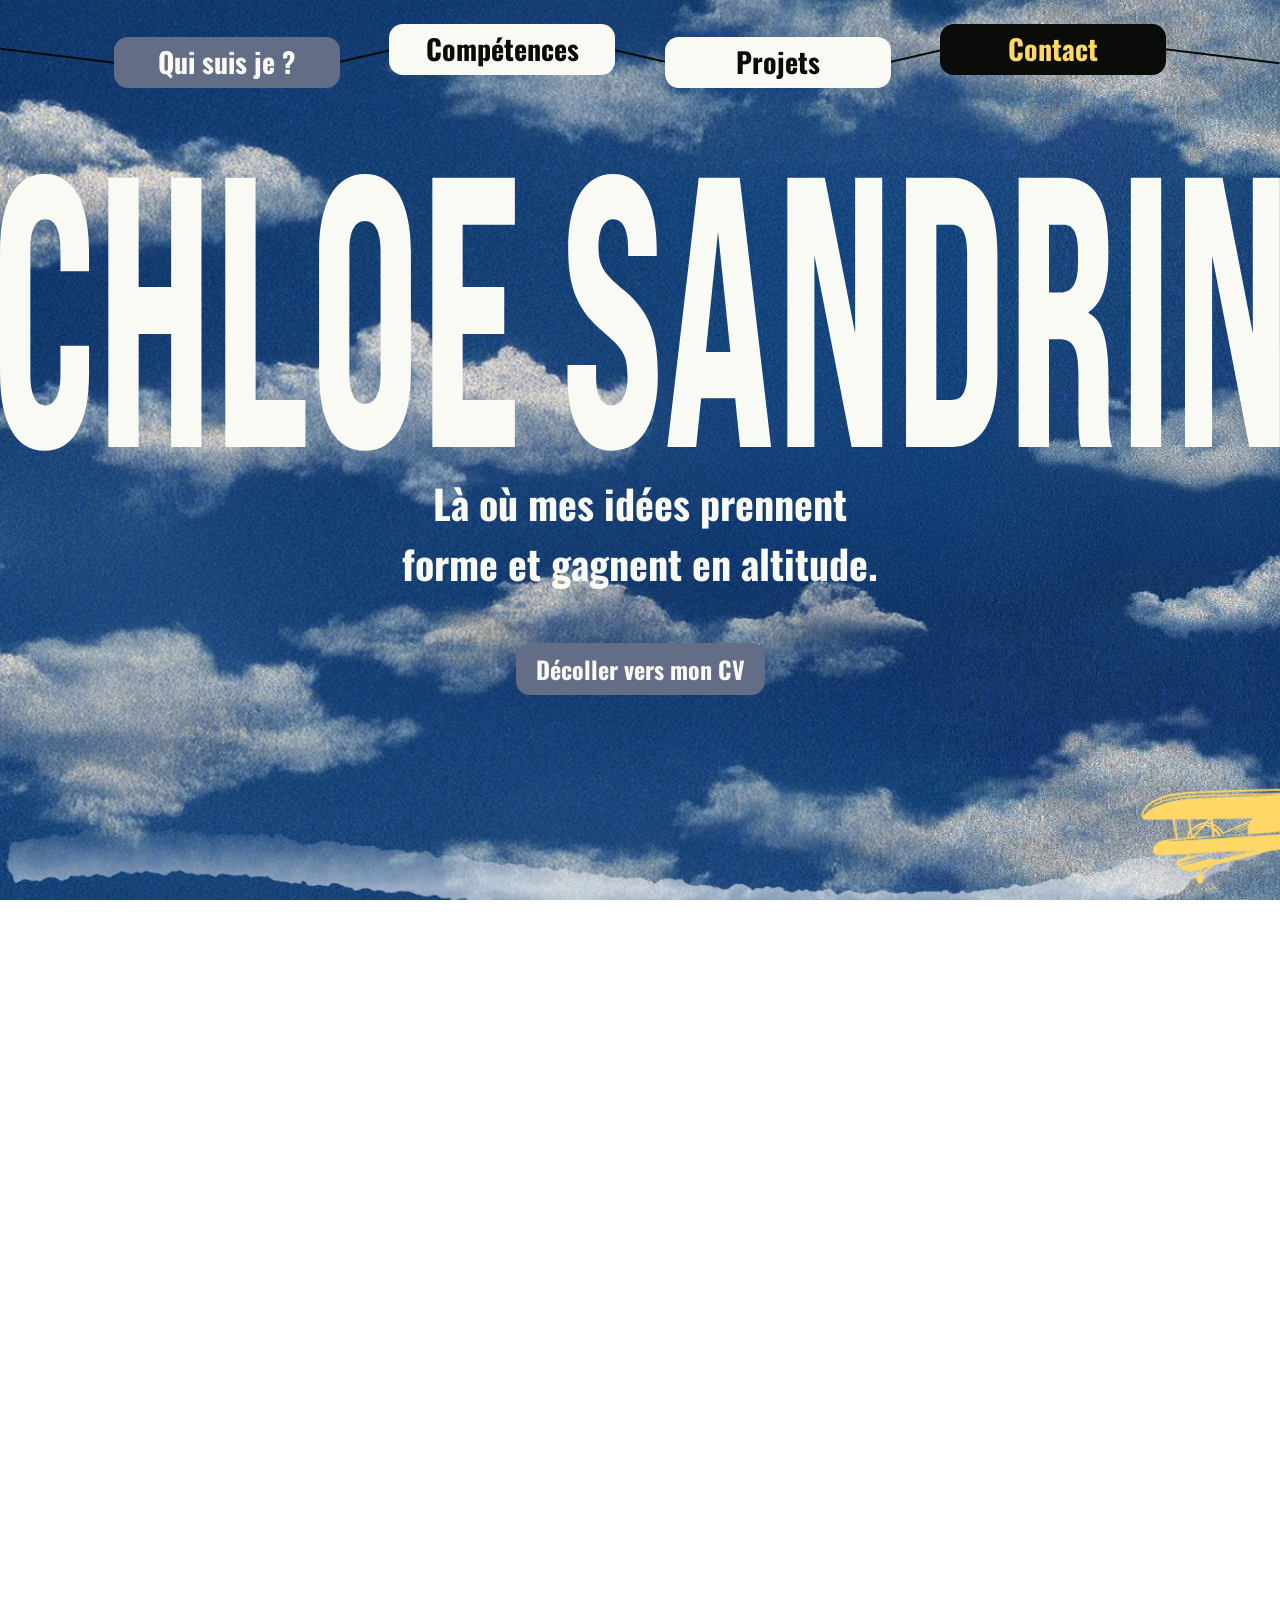
==== index.html @ acc253bd "Amélioration police page de board" ====
<!DOCTYPE html>
<html lang="fr">

<head>
  <meta charset="UTF-8" />
  <meta name="viewport" content="width=device-width, initial-scale=1.0">
  <title>Porfolio Chloé Sandrin</title>
  <link rel="stylesheet" href="style.css" />
  <link rel="icon" type="image/png" href="/iconOpengraph/favicon-96x96.png" sizes="96x96" />
  <link rel="icon" type="image/svg+xml" href="/iconOpengraph/favicon.svg" />
  <link rel="shortcut icon" href="/iconOpengraph/favicon.ico" />
  <link rel="apple-touch-icon" sizes="180x180" href="/iconOpengraph/apple-touch-icon.png" />
  <link rel="manifest" href="/iconOpengraph/site.webmanifest" />
  <!-- Facebook Meta Tags -->
  <meta property="og:url" content="https://chloesandrin.fr/">
  <meta property="og:type" content="website">
  <meta property="og:title" content="Porfolio Chloé Sandrin">
  <meta property="og:description" content="">
  <meta property="og:image" content="iconOpengraph/OpenGraph.png">

  <!-- Twitter Meta Tags -->
  <meta name="twitter:card" content="summary_large_image">
  <meta property="twitter:domain" content="chloesandrin.fr">
  <meta property="twitter:url" content="https://chloesandrin.fr/">
  <meta name="twitter:title" content="Porfolio Chloé Sandrin">
  <meta name="twitter:description" content="">
  <meta name="twitter:image" content="iconOpengraph/OpenGraph.png">

</head>

<body>
  <header>
    <nav id="navDesktop">
      <ul>
        <div aria-hidden="true" class="NavbarFil" id="NavbarFil1"></div>
        <li class="fontFontNav shift">
          <a href="#P1">Qui suis je ?</a>
        </li>
        <div aria-hidden="true" class="NavbarFil" id="NavbarFil2"></div>
        <li class="fontFontNav">
          <a href="#P2">Compétences</a>
        </li>
        <div aria-hidden="true" class="NavbarFil" id="NavbarFil3"></div>
        <li class="fontFontNav shift">
          <a href="#P3">Projets</a>
        </li>
        <div aria-hidden="true" class="NavbarFil" id="NavbarFil4"></div>
        <li class="fontFontNav" id="contact">
          <a href="#P4">Contact</a>
        </li>
        <div aria-hidden="true" class="NavbarFil" id="NavbarFil5"></div>
      </ul>
    </nav>
  </header>
  <div class="bg-fixed"></div> 
  <main>
    <section class="hero" id="hero">
      <!-- mon nom -->
      <h1 class="titre">
        <img class="desktop" src="assets/images/mon nom.svg" alt="Chloé Sandrin">
        <img class="mobile"  src="assets/images/monNomMobile.png" alt="Chloé Sandrin">
      </h1>
      <p class="fontGrandTexte">Là où mes idées prennent forme et gagnent en altitude.</p>
      <a href="assets/cv-chloe-sandrin.pdf" download class="fontBouton">Décoller vers mon CV</a>
      <div class="avion-container">
        <img class="avion mobile" src="assets/images/AvionMobile.png" alt="Petit avion jaune mobile">
        <img class="avion desktop" src="assets/images/AvionDroite.png" alt="Petit avion jaune desktop" id="P1">
      </div>
    </section>
    <section id="aPropos">
      <p class="bgJaune" id="ProposBloc1">Depuis toujours, la créativité fait partie de mon quotidien. Des premiers
        bricolages aux maquettes et interfaces d’aujourd’hui, j’ai toujours aimé donner des formes à mes idées.</p>
      <p class="bgBleu" id="ProposBloc2">Curieuse de nature, je me suis d’abord tournée vers un parcours scientifique
        avec une spécialité informatique, où j’ai découvert la logique, la technique et la conception.</p>
      <img src="assets/images/Profil.png" alt="Chloé Sandrin">
      <p class="bgJaune" id="ProposBloc3">Aujourd’hui en deuxième année à MyDigitalSchool, j’explore le web et le design
        à travers des projets mêlant créativité et réflexion. Les expériences professionnelles et associatives que j’ai
        vécues m’ont permis de développer le travail d’équipe, l’adaptabilité et le sens du contact.</p>
      <p class="fontGrandTexte">Créer, apprendre et expérimenter restent au cœur de mon parcours.</p>
    </section>
    <div class="avion-container">
      <img class="avion mobile miroir" src="assets/images/AvionMobile.png" alt="Petit avion jaune mobile">
      <img class="avion desktop miroir" src="assets/images/AvionDroite.png" alt="Petit avion jaune desktop" id="P2">
    </div>
    <section id="competence">
      <div id="tableaugauche">
        <ul>
          <li id="illustrator"><img src="assets/images/Logo Illustrator.png" alt="Logo illustrator"></li>
          <li id="figma"><img src="assets/images/Logo Figma.png" alt="Logo Figma"></li>
          <li id="photoshop"><img src="assets/images/Adobe_Photoshop_CC_icon.svg 3.png" alt="Logo photoshop"></li>
          <li id="vscode"><img src="assets/images/Logo Vscode.png" alt="Logo vscode"></li>
          <li id="indesign"><img src="assets/images/Logo Indesign.png" alt="Logo indesign"></li>
        </ul>
      </div>

      <div id="tableauboard" class="tableauboardFond1">
        <p class="fontTableauBordTitre">Tableau de bord des outils</p>
        <h3 class="fontTableauBordBouton">Selectionnez un logiciel</h3>
      </div>
      <div id="illustratorTableau" class="tableauboardFond fontTableauBordTexte">
        <div>
          <p>• Création de logos</p>
          <p>• Déclinaisons et variations (couleurs, formats)</p>
          <p>• Construction vectorielle précise</p>
          <p>• Adaptation des visuels pour différents supports</p>
          <p>• Respect de la cohérence graphique et de l’identité visuelle</p>
        </div>
        <img src="assets/images/Pal/LogoPalRose.svg" alt="Logo Pal">
      </div>
      <div id="figmaTableau" class="tableauboardFond fontTableauBordTexte">
        <div id="pMaquette">
          <p>• Création de maquettes UI/UX (web & mobile)</p>
          <p>• Structuration des interfaces</p>
          <p>• Conception de composants et variants</p>
          <p>• Prototypage interactif et parcours utilisateurs</p>
        </div>
        <div id="imgMaquette">
          <img src="assets/images/Maquette/Maquette 1.png" alt="Maquette JoyJam">
          <img src="assets/images/Maquette/Maquette 2.png" alt="Maquette Catfee's">
        </div>
      </div>
      <div id="photoshopTableau" class="tableauboardFond fontTableauBordTexte">
        <div>
          <p>• Création et retouche d’images</p>
          <p>• Optimisation des visuels pour le web et le print</p>
          <p>• Photomontage et détourage précis</p>
          <p>• Ajustements colorimétriques et luminosité</p>
        </div>
        <img src="assets/images/Maquette/Chloé-Sandrin-Affiche-WWF 1.png" alt="Affiche WWF campagne fictive">
      </div>
      <div id="vscodeTableau" class="tableauboardFond fontTableauBordTexte">
        <p>Intégration & Front-end : réalisation d’interfaces web responsives en HTML, CSS et SCSS, avec l’ajout
          d’interactions simples en JavaScript pour enrichir l’expérience utilisateur.</p>
        <div id="devLogo">
          <img src="assets/images/Logiciels  Code/HTML5_logo_and_wordmark.svg 1.png" alt="Logo HTML" id="html">
          <img src="assets/images/Logiciels  Code/CSS3_logo_and_wordmark.svg 1.png" alt="Logo CSS" id="css">
          <img src="assets/images/Logiciels  Code/JavaScript-Logo 1.png" alt=" Logo JavaScript" id="js">
          <img src="assets/images/Logiciels  Code/Sass_Logo_Color.svg 1.png" alt="Logo Sass" id="sass">
        </div>
      </div>
      <div id="indesignTableau" class="tableauboardFond fontTableauBordTexte">
        <div>
          <p>• Respect de la hiérarchie visuelle et de la cohérence graphique</p>
          <p>• Préparation des fichiers pour l’impression</p>
          <p>• Gestion des styles</p>
          <p>• Conception de supports éditoriaux</p>
          <p>• Création de mises en page print et digitales</p>
        </div>
        <img src="assets/images/Maquette/FICHE PRODUIT - SOFIA_01 1.png"
          alt="Fiche Produit d'un vêtement faite sur Indesign">
      </div>

      </div>
      <div id="tableaudroit">
        <p class="bg-bleu">Maquettage :<br>Donner forme aux idées à travers des interfaces claires et fonctionnelles.
        </p>
        <p class="bg-yellow">Création de logo :<br>Concevoir des identités visuelles fortes et mémorables.</p>
        <p class="bg-bleu">Développement web :<br>Transformer des maquettes en expériences web concrètes.</p>
        <p class="bg-yellow">Montage vidéo :<br>Raconter une histoire à travers le rythme et l’image.</p>
      </div>
    </section>
    <div class="avion-container marginTop">
        <img class="avion mobile" src="assets/images/AvionMobile.png" alt="Petit avion jaune mobile">
        <img class="avion desktop" src="assets/images/AvionDroite.png" alt="Petit avion jaune desktop" id="P3">
      </div>

    <section id="sectionProjet">
      
      <a href="catfees.html"><img src="assets/images/Projet/Tf Catfeez.png" alt="Tf Catfeez" class="projet-img"
          data-hover="assets/images/Projet/To Catfeez.png"></a>
      <a href="hyperplanning.html"><img src="assets/images/Projet/Tf Hyperplanning.png" alt="Tf HyperPlanning" class="projet-img"
          data-hover="assets/images/Projet/To Hyperplanning.png"></a>
      <a href="easyjet.html"><img src="assets/images/Projet/Tf EasyJet.png" alt="Tf EasyJet" class="projet-img"
          data-hover="assets/images/Projet/To EasyJet.png"></a>
      <a href="palProjet.html"><img src="assets/images/Projet/Tf Pal.png" alt="Tf Pal" class="projet-img"
          data-hover="assets/images/Projet/To Pal.png"></a>
    </section>
    <div class="avion-container">
        <img class="avion mobile miroir" src="assets/images/AvionMobile.png" alt="Petit avion jaune mobile">
        <img class="avion desktop miroir" src="assets/images/AvionDroite.png" alt="Petit avion jaune desktop" id="P4">
      </div>
    <section id="formContact">
      <div id="linkedin">
        <img src="assets/images/Linkedin Logo.png" alt="Linkedin Logo">
        <a class="fontBouton">WWW.LINKEDIN.COM/IN/CHLOE-SANDRIN</a>
      </div>
      <div id="form">
        <h2 class="bgJaune">Me contacter</h2>
        <form action="https://formspree.io/f/mgonjbjn" method="POST" id="formFormulaire">
          <div>
            <div class="Divlabel">
              <label for="nom" class="fontFormulaireLabel bgBleu">Nom<span>*</span></label>
              <input type="text" id="nom" name="name" placeholder="Ex : Pedro" required>
            </div>
            <div class="Divlabel">
              <label for="mail" class="fontFormulaireLabel bgBleu">Mail<span>*</span></label>
              <input type="mail" id="mail" name="email" placeholder="Ex : pedro.pascal@exemple.com" required>
            </div>
          </div>
          <div class="Divlabel">
            <label for="message" class="fontFormulaireLabel bgBleu">Message</label>
            <textarea name="message" id="message" name="message" placeholder="Entrez votre message ici..."></textarea>
          </div>
      </div>
      <input type="text" name="website" style="display: none;" tabindex="-1" autocomplete="off">
      <button type="submit" class="bgJaune" id="buttonEnvoyer">Envoyer</button>
      </form>
      </div>
    </section>
    <div class="avion-container">
        <img class="avion mobile" src="assets/images/AvionMobile.png" alt="Petit avion jaune mobile">
        <img class="avion desktop" src="assets/images/AvionDroite.png" alt="Petit avion jaune desktop">
      </div>
  </main>
  <footer>
    <div id="ContactFooter">
      <img id="avionFooter" src="assets/images/AvionFooter.png" alt="">
      <a href="https://www.linkedin.com/in/chloe-sandrin/"><img id="linkLogo" src="assets/images/Linkedin Logo.png"
          alt="Linkedin Logo"></a>
    </div>
    <div id="navFooter">
      <h2>Navigation</h2>
      <ul>
        <li><a href="#P1">A Propos</a></li>
        <li><a href="#P2">Compétences</a></li>
        <li><a href="#P3">Projets</a></li>
        <li><a href="#P4">Contact</a></li>
      </ul>
    </div>
    <div>
      <div id="listeProjet">
        <h2>Projets en altitude</h2>
        <ul>
          <li><a href="catfees.html">Site - Catfee's</a></li>
          <li><a href="hyperplanning.html">Site - HyperPlanning</a></li>
          <li><a href="easyjet.html">Site - EasyJet</a></li>
          <li><a href="palProjet.html">Logo - Pal</a></li>
        </ul>
      </div>
      <div id="cv">
        <a href="assets/cv-chloe-sandrin.pdf" download class="bgBleu">Télécharger CV</a>
      </div>
    </div>
  </footer>
  <script src="https://www.google.com/recaptcha/api.js?render=6Lej8ZQsAAAAABdASrS1k_hthXu2NV2UIi3KGZPx"></script>
  <script src="script.js"></script>
</body>

</html>
---- style.css ----
@charset "UTF-8";
@font-face {
  font-family: "Oswald";
  src: url(../assets/fonts/Oswald/Oswald-Bold.woff2) format("woff2");
  font-weight: 700;
  font-display: swap;
}
@font-face {
  font-family: "Oswald";
  src: url(../assets/fonts/Oswald/Oswald-SemiBold.woff2) format("woff2");
  font-weight: 600;
  font-display: swap;
}
@font-face {
  font-family: "Oswald";
  src: url(../assets/fonts/Oswald/Oswald-Medium.woff2) format("woff2");
  font-weight: 500;
  font-display: swap;
}
@font-face {
  font-family: "Oswald";
  src: url(../assets/fonts/Oswald/Oswald-Regular.woff2) format("woff2");
  font-weight: 400;
  font-display: swap;
}
@font-face {
  font-family: "Oswald";
  src: url(../assets/fonts/Oswald/Oswald-Light.woff2) format("woff2");
  font-weight: 300;
  font-display: swap;
}
@font-face {
  font-family: "Oswald";
  src: url(../assets/fonts/Oswald/Oswald-ExtraLight.woff2) format("woff2");
  font-weight: 200;
  font-display: swap;
}
@font-face {
  font-family: "Poppins";
  src: url(../assets/fonts/Poppins/Poppins-Bold.woff2) format("woff2");
  font-weight: 700;
  font-display: swap;
}
@font-face {
  font-family: "Poppins";
  src: url(../assets/fonts/Poppins/Poppins-Regular.woff2) format("woff2");
  font-weight: 400;
  font-display: swap;
}
@font-face {
  font-family: "Poppins";
  src: url(../assets/fonts/Poppins/Poppins-Light.woff2) format("woff2");
  font-weight: 300;
  font-display: swap;
}
@font-face {
  font-family: "Bebas Neue";
  src: url(../assets/fonts/BebaNeue/BebasNeue-Regular.woff2) format("woff2");
  font-weight: 400;
  font-display: swap;
}
li {
  list-style: none;
}

h1 {
  width: 100vw;
  margin-top: 150px;
  display: flex;
  justify-content: center;
  align-items: center; /* centre verticalement si besoin */
  flex-direction: column; /* important pour mobile */
}

.desktop {
  display: block;
  max-width: 1400px;
  width: 100%;
  height: auto;
}

.mobile {
  display: none;
}

.hero p {
  width: 40%;
  margin: 0 auto;
  color: #FAFAF5;
  margin-top: 10px;
  text-align: center;
}
.hero a {
  padding: 8px 20px;
  text-align: center;
  background-color: #636D86;
  color: #FAFAF5;
  border-radius: 14px;
  margin: 50px auto 0;
}
.hero .fontBouton:hover {
  color: #636D86;
  background-color: #FAFAF5;
}

@media (max-width: 480px) {
  img.desktop {
    display: none !important;
  }
  img.mobile {
    display: block !important;
    width: 90vw; /* prend presque toute la largeur du téléphone */
    max-width: none !important; /* supprime toute limite héritée */
    height: auto;
    margin: -70px auto 0; /* centre horizontalement */
  }
  .hero p {
    width: 80%;
  }
}
html, body {
  width: 100%;
  max-width: 100%;
  height: 100%;
  margin: 0;
  padding: 0;
  overflow-x: hidden;
}

body {
  font-family: "Poppins";
  font-weight: 400; /* ou ton $Regular */
  font-size: 18px;
  color: #000; /* ou ton $black-color */
  background-image: url("assets/images/Fond nuage 1.png");
  background-size: cover;
  background-position: center;
  background-repeat: no-repeat;
  background-attachment: fixed; /* fond fixe desktop */
  margin: 0;
  padding: 0;
  font-family: "Poppins";
  font-weight: 400;
  font-size: 18px;
  color: #090C08;
  overflow-x: hidden;
}

.bg-fixed {
  display: none;
}

.fontTexte {
  font-family: "Poppins";
  font-weight: 400;
  font-size: 18px;
}

.fontProjet {
  font-family: "Oswald";
  font-weight: 200;
  font-size: 70px;
}

.fontTableauBordBouton {
  font-family: "Oswald";
  font-weight: 300;
  font-size: 36px;
}

.fontProjetTexte {
  font-family: "Oswald";
  font-weight: 400;
  font-size: 36px;
}

.fontProjetAnnexe {
  font-family: "Oswald";
  font-weight: 500;
  font-size: 32px;
}

.fontTableauBordTitre {
  font-family: "Oswald";
  font-weight: 600;
  font-size: 64px;
  color: #636D86;
}

.fontGrandTexte {
  font-family: "Oswald";
  font-weight: 700;
  font-size: 40px;
}

.fontFontNav {
  font-family: "Oswald";
  font-weight: 700;
  font-size: 28px;
}

.fontBouton, button {
  font-family: "Oswald";
  font-weight: 700;
  font-size: 24px;
}

.fonth2, h2 {
  font-family: "Oswald";
  font-weight: 700;
  font-size: 36px;
}

.fontTableauBordTexte {
  font-family: "Poppins";
  font-weight: 300;
  font-size: 28px;
  line-height: 1;
}

.fontProjetLabel {
  font-family: "Poppins";
  font-weight: 400;
  font-size: 20px;
}

.fontFooterLien {
  font-family: "Poppins";
  font-weight: 400;
  font-size: 20px;
  text-decoration: underline;
}

.fontFormulaireLabel {
  font-family: "Poppins";
  font-weight: 700;
  font-size: 16px;
}

a {
  text-decoration: none;
  color: #090C08;
  display: block;
  width: fit-content;
}

.bgJaune {
  background-color: #FED766;
}

.bgBleu {
  background-color: #636D86;
  color: #FAFAF5;
}

.avion.desktop {
  display: block; /* visible sur desktop */
  margin: 0; /* ajuste si besoin */
  width: auto; /* taille réelle */
}

.avion.mobile {
  display: none; /* cachée sur desktop */
}

.avion {
  margin: 0 0 0 -20px;
  padding: 70px 80px 70px 0;
}

.miroir {
  transform: scaleX(-1);
  padding: 70px 80px 70px 0;
}

/* Mobile : certains navigateurs iOS ne supportent pas fixed */
@media (max-width: 768px) {
  body {
    background-attachment: scroll; /* fond scrollable */
    height: auto;
    background: none; /* supprime le background body */
    font-size: 14px;
  }
  .bg-fixed {
    display: block;
    position: fixed;
    top: 0;
    left: 0;
    width: 100vw;
    height: 100vh;
    background-image: url("assets/images/Fond nuage 1.png");
    background-size: cover;
    background-position: center;
    z-index: -1; /* derrière tout le contenu */
  }
  .avion {
    margin: 0 -350px; /* supprime le décalage gauche */
    padding: 20px 0 20px 0; /* réduit le padding pour mobile */
    width: auto;
  }
  .avion.desktop {
    display: none !important; /* on cache l'image desktop */
  }
  .avion.mobile {
    display: block !important; /* on affiche l'image mobile */
    margin: 20px 0 0 0; /* ajuste la position si besoin */
    width: 70%; /* taille que tu as définie pour mobile */
  }
  .miroir {
    width: 70%; /* taille que tu veux */ /* pousse l’image vers la droite */
    display: block; /* taille que tu veux */
    margin-left: auto !important; /* pousse l’image vers la droite */
    padding-right: 0;
  }
}
header {
  padding-top: 24px;
}
header nav {
  z-index: 4;
  position: fixed;
  width: 100vw;
  height: 64px;
}
header ul {
  list-style: none;
  display: flex;
  justify-content: space-around;
  padding: 0;
  height: 100%;
  margin: 0 auto;
}
header li a {
  width: 226px;
  padding: 4px 0 6px 0;
  text-align: center;
  background-color: #FAFAF5;
  border-radius: 14px;
  height: fit-content;
}
header li a:hover, header li a.active {
  background-color: #636D86;
  color: #FAFAF5;
}
header #contact a {
  width: 226px;
  padding: 4px 0 6px 0;
  text-align: center;
  background-color: #090C08;
  border-radius: 14px;
  color: #FED766;
}
header #contact a:hover, header #contact a.active {
  background-color: #FED766;
  color: #090C08;
}
header .shift {
  align-self: flex-end;
}
header .NavbarFil {
  height: 2px;
  width: 100px;
  background-color: #090C08;
  align-self: center;
  z-index: -1;
}
header .NavbarFil:not(#NavbarFil1, #NavbarFil5) {
  margin: 0 -5px;
}
header #NavbarFil1 {
  width: 200px;
  transform: rotate(7deg);
  margin-right: -5px;
}
header #NavbarFil2,
header #NavbarFil4 {
  transform: rotate(-13deg);
}
header #NavbarFil3 {
  transform: rotate(13deg);
}
header #NavbarFil5 {
  width: 200px;
  transform: rotate(7deg);
  margin-left: -5px;
}

@media (max-width: 480px) {
  #navDesktop {
    display: none;
  }
}
#aPropos {
  width: 1100px;
  display: grid;
  grid-template-columns: 550px 550px;
  grid-template-rows: 180px 180px 160px 180px;
  margin: 0 auto 0;
}
#aPropos #ProposBloc1 {
  width: 500px;
  padding: 20px;
  grid-column: 1;
  grid-row: 1;
  transform: rotate(-5.41deg);
  margin-left: 250px;
}
#aPropos #ProposBloc2 {
  width: 500px;
  height: 110px;
  padding: 20px;
  grid-column: 1;
  grid-row: 2;
  transform: rotate(9.21deg);
  position: relative;
  z-index: 1;
  margin: -10px auto;
}
#aPropos #ProposBloc3 {
  width: 100%;
  height: 75px;
  padding: 20px;
  grid-column: 1/span 2;
  grid-row: 3;
  transform: rotate(-5.41deg);
  position: relative;
  z-index: 2;
  margin-top: -55px;
}
#aPropos img {
  grid-column: 2;
  grid-row: 1/span 2;
  position: relative;
  z-index: 1;
  margin-top: -20px;
  margin-left: 60px;
  width: 80%;
}
#aPropos .fontGrandTexte {
  grid-column: 1/span 2;
  grid-row: 4;
  margin: 0 -20px 0 -20px;
  color: #FAFAF5;
}

@media (max-width: 768px) {
  #aPropos {
    width: 100vw;
    margin: 0;
    padding: 0;
    grid-template-columns: 100vw;
    grid-template-rows: auto auto auto auto auto;
    justify-items: center;
  }
  #aPropos #ProposBloc1 {
    grid-column: 1;
    grid-row: 1;
    transform: rotate(-5.41deg);
    margin: 0;
    width: 80vw;
    height: auto;
  }
  #aPropos #ProposBloc2 {
    grid-column: 1;
    grid-row: 3;
    transform: rotate(9.21deg);
    position: relative;
    z-index: 1;
    margin: -35px 0 0 0;
    width: 80vw;
    height: auto;
  }
  #aPropos #ProposBloc3 {
    grid-column: 1;
    grid-row: 4;
    transform: rotate(-5.41deg);
    position: relative;
    z-index: 2;
    margin: 0;
    width: 80vw;
    height: auto;
  }
  #aPropos img {
    grid-column: 1;
    grid-row: 2;
    position: relative;
    z-index: 0;
    margin: -70px 0 0 45px;
  }
  #aPropos .fontGrandTexte {
    grid-column: 1;
    grid-row: 5;
    margin: 50px 25px 0 25px;
    color: #FAFAF5;
    font-size: 20px;
    text-align: center;
  }
}
.tableauboardFond {
  display: none;
}

#tableauboard {
  display: block;
}

#competence {
  display: grid;
  grid-template-columns: 1fr 1fr;
  grid-template-rows: 150px 510px;
}

.tableauboardFond {
  grid-column: 1;
  grid-row: 2;
  margin-left: 70px;
  background-image: url(../assets/images/Tableau\ de\ bord.png);
  background-repeat: no-repeat;
  width: 800px;
  height: 900px;
  display: flex;
}

#illustratorTableau {
  margin-left: 70px;
  font-size: 18px;
}
#illustratorTableau p {
  margin: 52px 0;
}
#illustratorTableau img {
  width: 15%;
  margin-bottom: 400px;
  margin-right: 80px;
  rotate: 10deg;
}
#illustratorTableau div {
  width: 70%;
  margin: 70px 0 0 50px;
}

#figmaTableau {
  margin-left: 70px;
  font-size: 18px;
}
#figmaTableau p {
  margin: 62px 0;
}
#figmaTableau #pMaquette {
  width: 145%;
  margin: 50px 0 0 50px;
}
#figmaTableau #imgMaquette {
  padding-top: 180px;
  padding-left: 40px;
  width: 100%;
  rotate: -10deg;
}

#photoshopTableau {
  margin-left: 70px;
  font-size: 18px;
}
#photoshopTableau p {
  margin: 59px 0;
}
#photoshopTableau img {
  width: 27%;
  height: 15%;
  padding-top: 250px;
  padding-right: 100px;
  rotate: -10deg;
}
#photoshopTableau div {
  width: 60%;
  margin: 50px 0 0 50px;
}

#vscodeTableau {
  margin-left: 70px;
  display: flex;
  flex-direction: column;
  align-items: center;
  font-size: 18px;
}
#vscodeTableau p {
  width: 90%;
  margin-top: 100px;
  line-height: 1.5;
}

#indesignTableau {
  margin-left: 70px;
  font-size: 18px;
}
#indesignTableau p {
  margin: 45px 0;
}
#indesignTableau img {
  width: 25%;
  height: 35%;
  margin-bottom: 100px;
  margin-top: 150px;
  rotate: -10deg;
}
#indesignTableau div {
  width: 60%;
  margin: 50px 0 0 50px;
}

.tableauboardFond1 {
  grid-column: 1;
  grid-row: 2;
  margin-left: 70px;
  background-image: url(../assets/images/Tableau\ de\ bord.png);
  background-repeat: no-repeat;
  width: 800px;
  height: 600px;
}

#tableauboard p {
  text-align: center;
  padding-top: 100px;
}
#tableauboard h3 {
  background-repeat: no-repeat;
  background-position-x: 220px;
  background-position-y: 50px;
  text-align: center;
  padding-top: 50px;
}

#tableaugauche {
  width: 800px;
  grid-column: 1;
  grid-row: 1;
  margin-left: 70px;
}
#tableaugauche ul {
  display: flex;
  flex-direction: row;
  justify-content: center;
  margin-bottom: -100px;
}
#tableaugauche ul img {
  width: 80%;
}

#photoshop,
#indesign {
  margin-left: -65px;
}

#vscode,
#figma {
  margin-left: -65px;
  margin-top: 50px;
  z-index: 1;
}

#tableaudroit {
  grid-column: 2;
  grid-row: 2;
  margin-left: 70px;
  display: flex;
  flex-direction: column;
  align-items: center;
  justify-content: center;
  border-left: 1px solid #FAFAF5;
  border-right: 1px solid #FAFAF5;
  height: 400px;
  width: 480px;
}
#tableaudroit p {
  padding: 20px 40px;
  margin-bottom: -10px;
  width: 450px;
}
#tableaudroit .bg-bleu {
  position: relative;
  background-color: #636D86;
  color: #FAFAF5;
  transform: rotate(-5.26deg);
  z-index: 2;
}
#tableaudroit .bg-yellow {
  background-color: #FED766;
  transform: rotate(0.34deg);
}

#tableaugauche li {
  cursor: pointer;
}

#tableaugauche li img {
  transition: transform 0.3s ease;
}

#tableaugauche li:hover img {
  transform: scale(1.2);
}

#tableaugauche li {
  position: relative;
  cursor: pointer;
}

#tableaugauche li:hover {
  z-index: 10;
}

@media (max-width: 768px) {
  #competence {
    display: flex;
    flex-direction: column;
  }
  .tableauboardFond {
    margin: 0;
    background-image: url(../assets/images/TableaudeBordMobile.png);
    background-repeat: no-repeat;
    background-size: 100% auto;
    background-position: top center;
    width: 100%;
    font-size: 16px;
  }
  .tableauboardFond1 {
    margin: 0 0 180px 0;
    background-image: url(../assets/images/TableaudeBordMobile.png);
    background-repeat: no-repeat;
    background-size: 100% 80%;
    background-position: top center;
    width: 100%;
    padding: 0 0 100px 0;
  }
  .tableauboardFond1 p {
    font-size: 40px;
    margin: 50px 0 0 0;
    text-align: center;
    padding: 0 20px;
  }
  #tableauboard h3 {
    font-size: 23px;
    background-image: none;
  }
  #tableaugauche {
    width: 100%;
    margin: 0;
    margin-bottom: -60px;
  }
  #tableaugauche ul {
    display: flex;
    flex-direction: row;
    justify-content: center;
    margin-bottom: 0;
    padding: 0;
    margin-top: -25px;
  }
  #tableaugauche ul li {
    display: flex;
    justify-content: center;
    align-items: center;
  }
  #tableaugauche ul li img {
    width: 70%;
  }
  #illustratorTableau {
    margin: 0;
    flex-direction: column;
    background-size: 100% 65%;
  }
  #illustratorTableau img {
    width: 35%;
    margin: 10px auto 0;
  }
  #illustratorTableau div {
    width: 70%;
    margin: 100px 0 0 50px;
  }
  #figmaTableau {
    margin: 0;
    flex-direction: column;
    background-size: 100% 65%;
  }
  #figmaTableau #pMaquette {
    width: 80%;
    margin: 100px 0 0 50px;
  }
  #figmaTableau #imgMaquette {
    padding: 0;
    width: 100%;
    display: flex;
    flex-direction: row;
    justify-content: center;
    align-items: center;
  }
  #photoshopTableau {
    margin: 0;
    flex-direction: column;
    background-size: 100% 65%;
  }
  #photoshopTableau img {
    width: 80%;
    height: auto;
    margin: 25px auto;
  }
  #photoshopTableau div {
    width: 80%;
    margin: 100px 0 0 50px;
  }
  #vscodeTableau {
    margin: 0;
    background-size: 100% 65%;
  }
  #vscodeTableau p {
    width: 90%;
    margin-top: 100px;
    line-height: 1.5;
  }
  #vscodeTableau #devLogo {
    display: grid;
    grid-template-columns: 137px auto 137px;
    grid-template-rows: auto auto;
  }
  #vscodeTableau #devLogo #html {
    grid-column: 1;
    grid-row: 1;
  }
  #vscodeTableau #devLogo #css {
    grid-column: 2;
    grid-row: 1;
    margin: auto;
  }
  #vscodeTableau #devLogo #js {
    grid-column: 3;
    grid-row: 1;
    margin: auto;
  }
  #vscodeTableau #devLogo #sass {
    grid-column: 2;
    grid-row: 2;
    padding-top: 10px;
  }
  #indesignTableau {
    margin: 0;
    flex-direction: column;
    background-size: 100% 65%;
  }
  #indesignTableau img {
    width: 35%;
    height: auto;
    margin: 0 auto;
  }
  #indesignTableau div {
    width: 80%;
    margin: 100px 0 0 50px;
  }
  #tableaudroit {
    margin: -200px auto;
    height: 300px;
    width: 80%;
  }
  #tableaudroit p {
    padding: 20px 40px;
    margin-bottom: -10px;
    width: 80%;
  }
  #tableaudroit .bg-bleu {
    position: relative;
    background-color: #636D86;
    color: #FAFAF5;
    transform: rotate(-5.26deg);
    z-index: 2;
  }
  #tableaudroit .bg-yellow {
    background-color: #FED766;
    transform: rotate(0.34deg);
  }
  .marginTop {
    margin-top: 300px;
  }
}
#sectionProjet {
  margin-top: 50px;
}
#sectionProjet a {
  margin: auto;
}

.projet-img {
  width: 70%;
  /* largeur comme tu voulais */
  height: auto;
  display: block;
  margin: 50px auto;
  cursor: pointer;
}

@media (max-width: 768px) {
  .projet-img {
    width: 80%;
  }
}
.accueilMaquette .avion-container {
  margin-top: -20px;
}
.accueilMaquette h1 {
  font-family: "Oswald";
  src: url(../assets/fonts/Oswald/Oswald-SemiBold.woff2) format("woff2");
  font-weight: 800;
  color: #FED766;
  font-size: 128px;
  margin-top: -15px;
  margin-bottom: 1%;
}
.accueilMaquette img {
  margin: auto;
  display: block;
}
.accueilMaquette .buttons {
  display: flex;
  gap: 20%;
  justify-content: center;
  margin-top: 50px;
}
.accueilMaquette .btn {
  background: #636D86;
  font-family: "Oswald";
  color: #FAFAF5;
  src: url(../assets/fonts/Oswald/Oswald-SemiBold.woff2) format("woff2");
  font-weight: 500;
  font-size: 28px;
  padding: 20px 60px;
  border-radius: 15px;
  text-decoration: none;
}
.accueilMaquette .btn:hover {
  background-color: #FAFAF5;
  color: #636D86;
  cursor: pointer;
}

.presentation {
  width: 80%;
  margin: 155px auto;
}
.presentation .bgJaune {
  background-color: #FED766;
  padding: 5px 20px;
  transform: rotate(-5.41deg);
}
.presentation img {
  display: block;
  padding-top: 50px;
  margin: auto;
}
.presentation .objectif {
  color: #FAFAF5;
  background-color: #090C08;
  margin-top: 75px;
  border-radius: 25px;
}
.presentation .objectif p {
  margin: 0;
  padding: 20px 30px;
  text-align: center;
}

.mission {
  background-image: url(../assets/images/Tableau\ de\ bord.png);
  background-repeat: no-repeat;
  width: 800px;
  height: 500px;
  margin: -50px auto 0;
}
.mission p {
  padding: 95px 0 0 55px;
  margin-bottom: -22px;
}
.mission ul {
  padding-top: 10px;
  padding-left: 105px;
}
.mission li {
  list-style-type: disc;
  padding: 25px 0 0 1px;
  width: 480px;
}

.contexte div {
  margin-top: 40px;
  display: flex;
  justify-content: space-around;
}
.contexte div p {
  width: 400px;
  padding: 25px;
  transform: rotate(-5.26deg);
}
.contexte .bgJaune {
  position: relative;
  width: 450px;
  padding: 25px;
  margin: -45px 435px 0;
  z-index: 1;
}
.contexte .fontGrandTexte {
  color: #FAFAF5;
  text-align: center;
}

.axe {
  margin: auto;
  width: 90%;
}
.axe p {
  color: #FAFAF5;
  text-align: center;
}

.final img {
  display: block;
  margin: 60px auto;
}
.final p {
  color: #FAFAF5;
  text-align: center;
  padding: 0 70px;
}

.conclusion img {
  display: block;
  margin: auto;
  padding: 50px 0;
}
.conclusion h2 {
  text-align: center;
  width: 300px;
  padding: 10px 0 15px 0;
  margin: 90px 75px;
  rotate: -5.41deg;
}
.conclusion #avantApres {
  color: #FAFAF5;
  display: flex;
  justify-content: center;
  gap: 40px;
  text-align: center;
}
.conclusion #avantApres img {
  width: 100%;
  height: 200px;
  object-fit: contain;
}
.conclusion #avantApres div {
  background-color: #090C08;
  padding: 25px;
  border-radius: 25px;
  width: 570px;
}
.conclusion #avantApres div .fontGrandTexte {
  text-align: center;
}
.conclusion #avantApres div p {
  text-align: start;
}

#information {
  width: 1420px;
  margin: 100px auto;
  display: grid;
  grid-template-columns: 620px 85px 735px;
  grid-template-rows: 740px 300px;
}
#information #CatfeesPt1 {
  grid-column: 1;
  grid-row: 1/span 2;
  margin-left: 45px;
}
#information #CatfeesPt1 div {
  padding: 15px;
}
#information #CatfeesPt1 .bgBleu {
  rotate: -5.26deg;
  width: 400px;
  padding: 25px;
}
#information #CatfeesPt1 .bgJaune {
  rotate: 0.34deg;
  width: 520px;
}
#information #CatfeesPt2 {
  grid-column: 2/span 3;
  grid-row: 1;
  width: 80%;
  margin-left: 65px;
}
#information #CatfeesPt3 {
  position: relative;
  z-index: 1;
  grid-column: 2/span 3;
  grid-row: 2;
  margin: -50px 0 0 -140px;
}
#information #CatfeesPt3 h2 a {
  text-align: center;
  width: 250px;
}
#information #CatfeesPt3 h2 {
  box-shadow: 10px 10px 25px rgba(9, 12, 8, 0.06), 20px 20px 50px rgba(9, 12, 8, 0.04);
  position: relative;
  z-index: 1;
  text-align: center;
  width: 250px;
  rotate: 5.38deg;
  padding: 10px 12px 12px 10px;
}
#information #CatfeesPt3 div {
  width: 760px;
  padding: 15px;
  margin: -25px 0 0 10px;
}

@media (max-width: 768px) {
  .presentation img {
    width: 90%;
  }
  .mission {
    background-image: url(../assets/images/TableaudeBordMobile.png);
    background-repeat: no-repeat;
    background-size: 100% 80%;
    background-position: top center;
    width: 100%;
    padding: 0 0 100px 0;
  }
  .mission p {
    padding: 95px 0 0 25px;
    margin-bottom: -22px;
  }
  .mission ul {
    padding-top: 10px;
    padding-left: 55px;
    width: 90%;
  }
  .mission li {
    list-style-type: disc;
    padding: 25px 0 0 1px;
    width: 90% !important;
  }
}
.fondNoir {
  background-color: #090C08;
  color: #FAFAF5;
  padding: 10px 15px 10px 15px;
  border-radius: 15px;
  width: 90%;
  margin: 0 auto 50px;
}

#informationHyper {
  width: 1420px;
  margin: 100px auto;
  display: grid;
  grid-template-columns: 620px 85px 735px;
  grid-template-rows: 740px 10px;
}
#informationHyper #HyperPt1 {
  grid-column: 1;
  grid-row: 1/span 2;
  margin-left: 45px;
}
#informationHyper #HyperPt1 div {
  padding: 15px;
}
#informationHyper #HyperPt1 .bgBleu {
  rotate: -5.26deg;
  width: 400px;
  padding: 25px;
}
#informationHyper #HyperPt1 .bgJaune {
  rotate: 0.34deg;
  width: 520px;
}
#informationHyper #HyperPt2 {
  grid-column: 2/span 3;
  grid-row: 1;
  width: 80%;
  margin-left: 65px;
}
#informationHyper #HyperPt3 {
  position: relative;
  z-index: 1;
  grid-column: 2/span 3;
  grid-row: 2;
  margin: -270px 0 0 -100px;
}
#informationHyper #HyperPt3 h2 a {
  text-align: center;
  width: 250px;
}
#informationHyper #HyperPt3 h2 {
  box-shadow: 10px 10px 25px rgba(9, 12, 8, 0.06), 20px 20px 50px rgba(9, 12, 8, 0.04);
  position: relative;
  z-index: 1;
  text-align: center;
  width: 250px;
  rotate: 5.38deg;
  padding: 10px 12px 12px 10px;
}
#informationHyper #HyperPt3 div {
  width: 760px;
  padding: 15px;
  margin: -25px 0 0 10px;
}

input::placeholder {
  font-family: "Poppins";
}

textarea {
  font-family: "Poppins";
}

#linkedin {
  padding: 45px 0;
  margin: 70px;
  border-radius: 25px;
  background-color: #090C08;
  display: flex;
  justify-content: center;
  gap: 40px;
  align-items: center;
}
#linkedin a {
  color: #FAFAF5;
}
#linkedin img {
  width: 4%;
  height: 4%;
}

#form h2 {
  text-align: center;
  width: 300px;
  padding: 10px 0 15px 0;
  margin: 70px auto;
  rotate: -5.41deg;
}
#form form {
  display: flex;
  justify-content: center;
  gap: 70px;
}
#form form .Divlabel {
  display: flex;
  flex-direction: column;
  color: #FAFAF5;
}
#form form label {
  margin-bottom: 10px;
  color: #FAFAF5;
  background-color: #636D86;
  width: 100px;
  text-align: center;
  padding: 2px 0;
  rotate: -5.41deg;
}
#form form input {
  border: none;
  border-radius: 15px;
  width: 430px;
  height: 70px;
  padding-left: 20px;
}
#form form textarea {
  width: 430px;
  height: 217px;
  border-radius: 15px;
  padding: 20px 0 0 20px;
}
#form form div div {
  margin-bottom: 40px;
}

#buttonEnvoyer {
  text-align: center;
  width: 150px;
  padding: 5px 0 10px 0;
  margin: 70px auto;
  rotate: -5.41deg;
  border: none;
  margin-left: 1080px;
}
#buttonEnvoyer:hover {
  background-color: #090C08;
  color: #FED766;
  cursor: pointer;
  transition: 1ms;
}

@media (max-width: 480px) {
  #linkedin {
    padding: 25px 10px;
    margin: 50px 25px;
    border-radius: 25px;
    background-color: #090C08;
    display: flex;
    justify-content: center;
    gap: 10px;
    align-items: center;
  }
  #linkedin a {
    color: #FAFAF5;
    font-size: 14px;
    width: 100%;
    text-align: center;
  }
  #linkedin img {
    width: 15%;
    height: 15%;
  }
  #form form {
    flex-direction: column;
    padding: 0 25px;
    gap: 10px;
  }
  #form form input, #form form textarea {
    width: auto;
  }
  #form .bgJaune {
    font-size: 20px;
  }
  #form h2 {
    text-align: center;
    width: 50%;
    padding: 10px 0 15px 0;
    margin: 70px auto;
    rotate: -5.41deg;
  }
  #buttonEnvoyer {
    text-align: center;
    width: 50%;
    padding: 10px 0 15px 0;
    margin-left: 40%;
    rotate: -5.41deg;
    border: none;
    font-size: 20px;
  }
  #buttonEnvoyer:hover {
    background-color: #090C08;
    color: #FED766;
    cursor: pointer;
    transition: 1ms;
  }
}
footer a {
  color: #FAFAF5;
  padding-bottom: 15px;
  text-decoration: underline;
}
footer a:hover {
  text-decoration: none;
  color: #636D86;
}
footer {
  color: #FAFAF5;
  display: flex;
  background-color: #090C08;
  padding: 95px 0 105px 0;
}
footer .bgBleu {
  border: none;
  padding: 5px 10px;
  margin-left: 25px;
  rotate: -5.41deg;
  text-decoration: none;
  font-family: "Oswald";
  font-weight: 700;
  font-size: 24px;
}
footer .bgBleu:hover {
  text-decoration: underline;
  color: #FAFAF5;
  font-family: "Oswald";
  font-weight: 700;
  font-size: 24px;
}

#ContactFooter {
  padding-right: 200px;
  display: flex;
  flex-direction: column;
  justify-content: center;
  align-items: center;
}
#ContactFooter #linkLogo {
  width: 22%;
  margin-top: 15px;
  margin-left: 205px;
}
#ContactFooter #avionFooter {
  margin-left: -25px;
}

#navFooter {
  padding-right: 200px;
}

@media (max-width: 480px) {
  footer #ContactFooter {
    padding: 0;
  }
  footer #ContactFooter #linkLogo {
    display: block;
    margin: 25px auto 100%;
    width: 90%;
  }
  footer .bgBleu {
    margin: 0;
  }
  footer #ContactFooter #avionFooter {
    width: 80%;
    margin-left: -150px;
  }
  footer {
    display: flex;
    flex-direction: column-reverse;
    padding: 10px 0 0 0;
  }
  footer #cv {
    display: flex;
    justify-content: center;
    padding: 0 0 50px 0;
    margin: 0;
  }
  footer #navFooter, footer #listeProjet {
    width: 100%;
    text-align: center;
    margin: auto;
  }
  footer #navFooter ul, footer #listeProjet ul {
    display: flex;
    flex-direction: column;
    justify-content: center;
    align-items: center;
    padding: 0;
  }
  footer #navFooter ul li, footer #listeProjet ul li {
    width: fit-content;
  }
}

/*# sourceMappingURL=style.css.map */
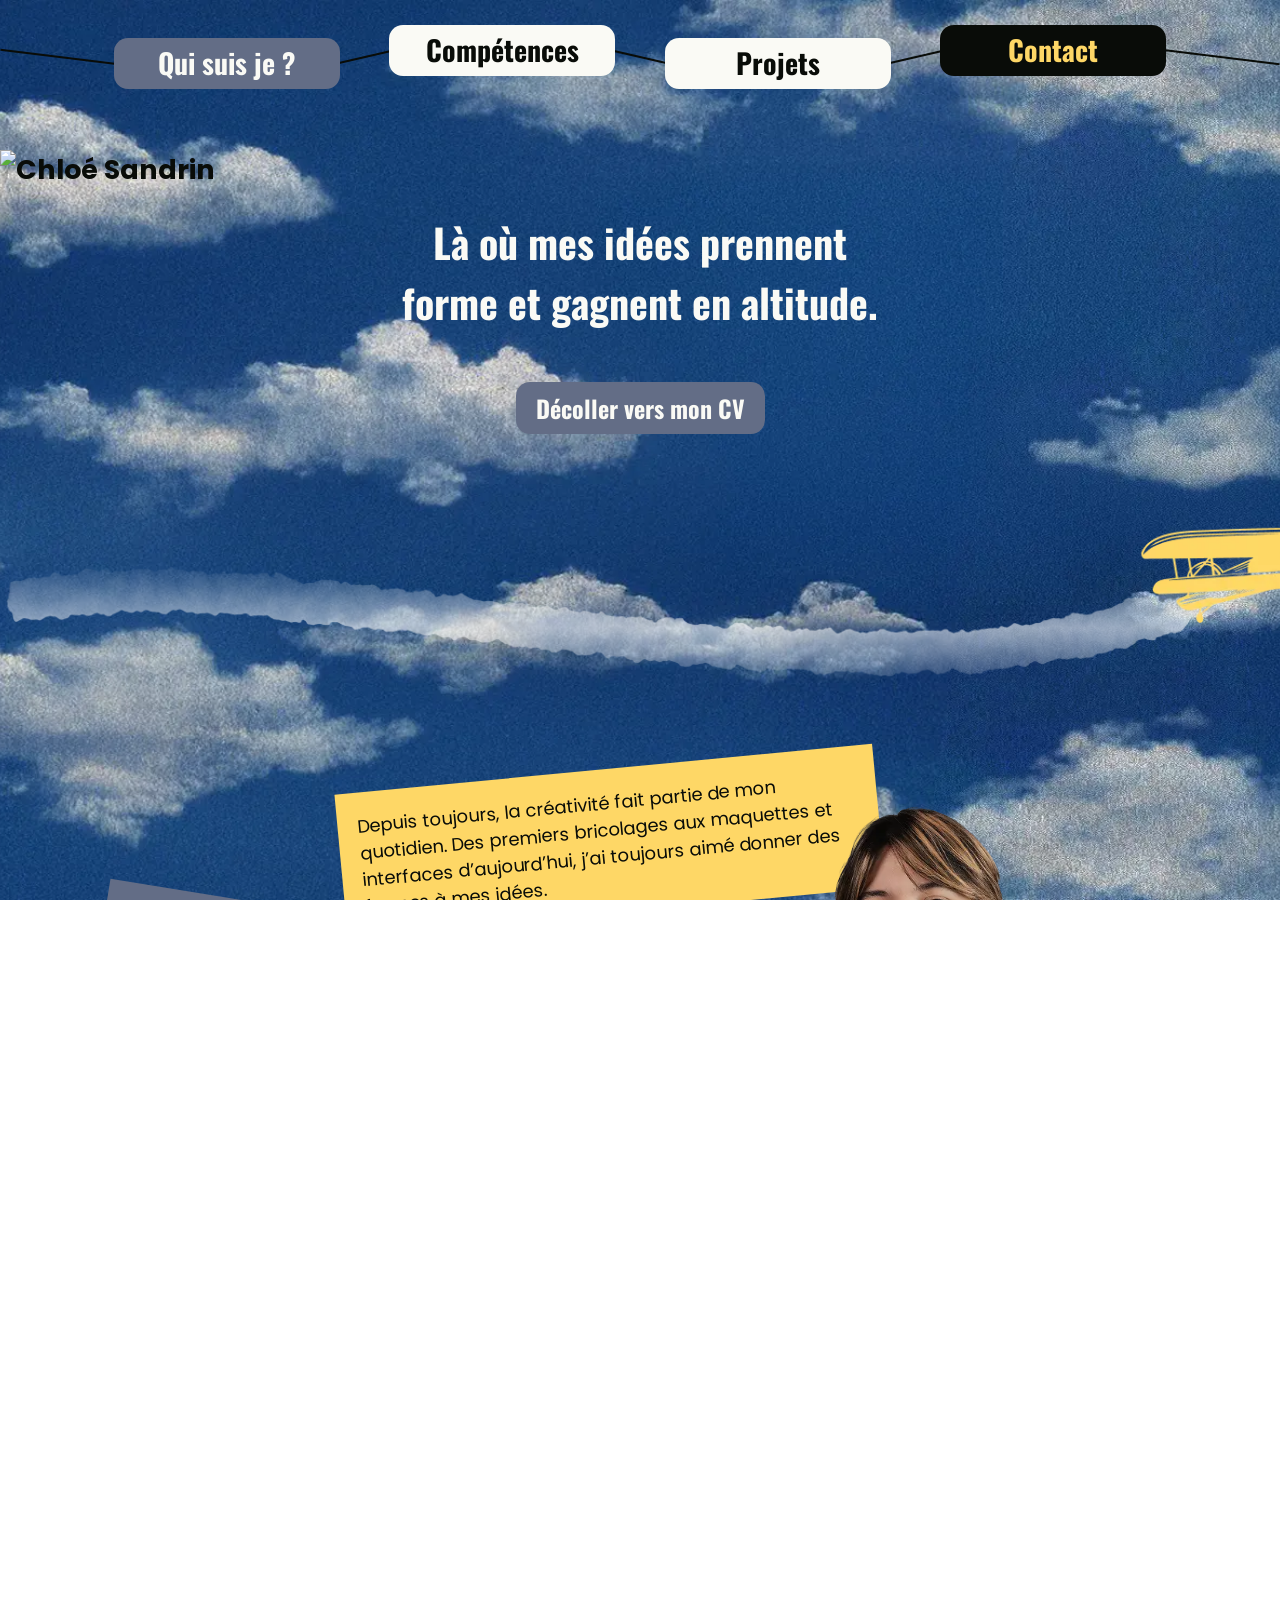
==== commit a6062b48: "Compress from jpeg by webp" ====
--- a/index.html
+++ b/index.html
@@ -6,17 +6,17 @@
   <meta name="viewport" content="width=device-width, initial-scale=1.0">
   <title>Porfolio Chloé Sandrin</title>
   <link rel="stylesheet" href="style.css" />
-  <link rel="icon" type="image/png" href="/iconOpengraph/favicon-96x96.png" sizes="96x96" />
+  <link rel="icon" type="image/png" href="/iconOpengraph/favicon-96x96.webp" sizes="96x96" />
   <link rel="icon" type="image/svg+xml" href="/iconOpengraph/favicon.svg" />
   <link rel="shortcut icon" href="/iconOpengraph/favicon.ico" />
-  <link rel="apple-touch-icon" sizes="180x180" href="/iconOpengraph/apple-touch-icon.png" />
+  <link rel="apple-touch-icon" sizes="180x180" href="/iconOpengraph/apple-touch-icon.webp" />
   <link rel="manifest" href="/iconOpengraph/site.webmanifest" />
   <!-- Facebook Meta Tags -->
   <meta property="og:url" content="https://chloesandrin.fr/">
   <meta property="og:type" content="website">
   <meta property="og:title" content="Porfolio Chloé Sandrin">
   <meta property="og:description" content="">
-  <meta property="og:image" content="iconOpengraph/OpenGraph.png">
+  <meta property="og:image" content="iconOpengraph/OpenGraph.webp">
 
   <!-- Twitter Meta Tags -->
   <meta name="twitter:card" content="summary_large_image">
@@ -24,7 +24,7 @@
   <meta property="twitter:url" content="https://chloesandrin.fr/">
   <meta name="twitter:title" content="Porfolio Chloé Sandrin">
   <meta name="twitter:description" content="">
-  <meta name="twitter:image" content="iconOpengraph/OpenGraph.png">
+  <meta name="twitter:image" content="iconOpengraph/OpenGraph.webp">
 
 </head>
 
@@ -58,13 +58,13 @@
       <!-- mon nom -->
       <h1 class="titre">
         <img class="desktop" src="assets/images/mon nom.svg" alt="Chloé Sandrin">
-        <img class="mobile"  src="assets/images/monNomMobile.png" alt="Chloé Sandrin">
+        <img class="mobile"  src="assets/images/monNomMobile.webp" alt="Chloé Sandrin">
       </h1>
       <p class="fontGrandTexte">Là où mes idées prennent forme et gagnent en altitude.</p>
       <a href="assets/cv-chloe-sandrin.pdf" download class="fontBouton">Décoller vers mon CV</a>
       <div class="avion-container">
-        <img class="avion mobile" src="assets/images/AvionMobile.png" alt="Petit avion jaune mobile">
-        <img class="avion desktop" src="assets/images/AvionDroite.png" alt="Petit avion jaune desktop" id="P1">
+        <img class="avion mobile" src="assets/images/AvionMobile.webp" alt="Petit avion jaune mobile">
+        <img class="avion desktop" src="assets/images/AvionDroite.webp" alt="Petit avion jaune desktop" id="P1">
       </div>
     </section>
     <section id="aPropos">
@@ -72,30 +72,30 @@
         bricolages aux maquettes et interfaces d’aujourd’hui, j’ai toujours aimé donner des formes à mes idées.</p>
       <p class="bgBleu" id="ProposBloc2">Curieuse de nature, je me suis d’abord tournée vers un parcours scientifique
         avec une spécialité informatique, où j’ai découvert la logique, la technique et la conception.</p>
-      <img src="assets/images/Profil.png" alt="Chloé Sandrin">
+      <img src="assets/images/Profil.webp" alt="Chloé Sandrin">
       <p class="bgJaune" id="ProposBloc3">Aujourd’hui en deuxième année à MyDigitalSchool, j’explore le web et le design
         à travers des projets mêlant créativité et réflexion. Les expériences professionnelles et associatives que j’ai
         vécues m’ont permis de développer le travail d’équipe, l’adaptabilité et le sens du contact.</p>
       <p class="fontGrandTexte">Créer, apprendre et expérimenter restent au cœur de mon parcours.</p>
     </section>
     <div class="avion-container">
-      <img class="avion mobile miroir" src="assets/images/AvionMobile.png" alt="Petit avion jaune mobile">
-      <img class="avion desktop miroir" src="assets/images/AvionDroite.png" alt="Petit avion jaune desktop" id="P2">
+      <img class="avion mobile miroir" src="assets/images/AvionMobile.webp" alt="Petit avion jaune mobile">
+      <img class="avion desktop miroir" src="assets/images/AvionDroite.webp" alt="Petit avion jaune desktop" id="P2">
     </div>
     <section id="competence">
       <div id="tableaugauche">
         <ul>
-          <li id="illustrator"><img src="assets/images/Logo Illustrator.png" alt="Logo illustrator"></li>
-          <li id="figma"><img src="assets/images/Logo Figma.png" alt="Logo Figma"></li>
-          <li id="photoshop"><img src="assets/images/Adobe_Photoshop_CC_icon.svg 3.png" alt="Logo photoshop"></li>
-          <li id="vscode"><img src="assets/images/Logo Vscode.png" alt="Logo vscode"></li>
-          <li id="indesign"><img src="assets/images/Logo Indesign.png" alt="Logo indesign"></li>
+          <li id="illustrator"><img src="assets/images/Logo Illustrator.webp" alt="Logo illustrator"></li>
+          <li id="figma"><img src="assets/images/Logo Figma.webp" alt="Logo Figma"></li>
+          <li id="photoshop"><img src="assets/images/Adobe_Photoshop_CC_icon.svg 3.webp" alt="Logo photoshop"></li>
+          <li id="vscode"><img src="assets/images/Logo Vscode.webp" alt="Logo vscode"></li>
+          <li id="indesign"><img src="assets/images/Logo Indesign.webp" alt="Logo indesign"></li>
         </ul>
       </div>
 
       <div id="tableauboard" class="tableauboardFond1">
         <p class="fontTableauBordTitre">Tableau de bord des outils</p>
-        <h3 class="fontTableauBordBouton">Selectionnez un logiciel</h3>
+        <h3 class="fontTableauBordBouton">Selectionnez un logiciel.</h3>
       </div>
       <div id="illustratorTableau" class="tableauboardFond fontTableauBordTexte">
         <div>
@@ -115,8 +115,8 @@
           <p>• Prototypage interactif et parcours utilisateurs</p>
         </div>
         <div id="imgMaquette">
-          <img src="assets/images/Maquette/Maquette 1.png" alt="Maquette JoyJam">
-          <img src="assets/images/Maquette/Maquette 2.png" alt="Maquette Catfee's">
+          <img src="assets/images/Maquette/Maquette 1.webp" alt="Maquette JoyJam">
+          <img src="assets/images/Maquette/Maquette 2.webp" alt="Maquette Catfee's">
         </div>
       </div>
       <div id="photoshopTableau" class="tableauboardFond fontTableauBordTexte">
@@ -126,16 +126,16 @@
           <p>• Photomontage et détourage précis</p>
           <p>• Ajustements colorimétriques et luminosité</p>
         </div>
-        <img src="assets/images/Maquette/Chloé-Sandrin-Affiche-WWF 1.png" alt="Affiche WWF campagne fictive">
+        <img src="assets/images/Maquette/Chloé-Sandrin-Affiche-WWF 1.webp" alt="Affiche WWF campagne fictive">
       </div>
       <div id="vscodeTableau" class="tableauboardFond fontTableauBordTexte">
         <p>Intégration & Front-end : réalisation d’interfaces web responsives en HTML, CSS et SCSS, avec l’ajout
           d’interactions simples en JavaScript pour enrichir l’expérience utilisateur.</p>
         <div id="devLogo">
-          <img src="assets/images/Logiciels  Code/HTML5_logo_and_wordmark.svg 1.png" alt="Logo HTML" id="html">
-          <img src="assets/images/Logiciels  Code/CSS3_logo_and_wordmark.svg 1.png" alt="Logo CSS" id="css">
-          <img src="assets/images/Logiciels  Code/JavaScript-Logo 1.png" alt=" Logo JavaScript" id="js">
-          <img src="assets/images/Logiciels  Code/Sass_Logo_Color.svg 1.png" alt="Logo Sass" id="sass">
+          <img src="assets/images/Logiciels  Code/HTML5_logo_and_wordmark.svg 1.webp" alt="Logo HTML" id="html">
+          <img src="assets/images/Logiciels  Code/CSS3_logo_and_wordmark.svg 1.webp" alt="Logo CSS" id="css">
+          <img src="assets/images/Logiciels  Code/JavaScript-Logo 1.webp" alt=" Logo JavaScript" id="js">
+          <img src="assets/images/Logiciels  Code/Sass_Logo_Color.svg 1.webp" alt="Logo Sass" id="sass">
         </div>
       </div>
       <div id="indesignTableau" class="tableauboardFond fontTableauBordTexte">
@@ -146,7 +146,7 @@
           <p>• Conception de supports éditoriaux</p>
           <p>• Création de mises en page print et digitales</p>
         </div>
-        <img src="assets/images/Maquette/FICHE PRODUIT - SOFIA_01 1.png"
+        <img src="assets/images/Maquette/FICHE PRODUIT - SOFIA_01 1.webp"
           alt="Fiche Produit d'un vêtement faite sur Indesign">
       </div>
 
@@ -160,28 +160,28 @@
       </div>
     </section>
     <div class="avion-container marginTop">
-        <img class="avion mobile" src="assets/images/AvionMobile.png" alt="Petit avion jaune mobile">
-        <img class="avion desktop" src="assets/images/AvionDroite.png" alt="Petit avion jaune desktop" id="P3">
+        <img class="avion mobile" src="assets/images/AvionMobile.webp" alt="Petit avion jaune mobile">
+        <img class="avion desktop" src="assets/images/AvionDroite.webp" alt="Petit avion jaune desktop" id="P3">
       </div>
 
     <section id="sectionProjet">
       
-      <a href="catfees.html"><img src="assets/images/Projet/Tf Catfeez.png" alt="Tf Catfeez" class="projet-img"
-          data-hover="assets/images/Projet/To Catfeez.png"></a>
-      <a href="hyperplanning.html"><img src="assets/images/Projet/Tf Hyperplanning.png" alt="Tf HyperPlanning" class="projet-img"
-          data-hover="assets/images/Projet/To Hyperplanning.png"></a>
-      <a href="easyjet.html"><img src="assets/images/Projet/Tf EasyJet.png" alt="Tf EasyJet" class="projet-img"
-          data-hover="assets/images/Projet/To EasyJet.png"></a>
-      <a href="palProjet.html"><img src="assets/images/Projet/Tf Pal.png" alt="Tf Pal" class="projet-img"
-          data-hover="assets/images/Projet/To Pal.png"></a>
+      <a href="catfees.html"><img src="assets/images/Projet/Tf Catfeez.webp" alt="Tf Catfeez" class="projet-img"
+          data-hover="assets/images/Projet/To Catfeez.webp"></a>
+      <a href="hyperplanning.html"><img src="assets/images/Projet/Tf Hyperplanning.webp" alt="Tf HyperPlanning" class="projet-img"
+          data-hover="assets/images/Projet/To Hyperplanning.webp"></a>
+      <a href="easyjet.html"><img src="assets/images/Projet/Tf EasyJet.webp" alt="Tf EasyJet" class="projet-img"
+          data-hover="assets/images/Projet/To EasyJet.webp"></a>
+      <a href="palProjet.html"><img src="assets/images/Projet/Tf Pal.webp" alt="Tf Pal" class="projet-img"
+          data-hover="assets/images/Projet/To Pal.webp"></a>
     </section>
     <div class="avion-container">
-        <img class="avion mobile miroir" src="assets/images/AvionMobile.png" alt="Petit avion jaune mobile">
-        <img class="avion desktop miroir" src="assets/images/AvionDroite.png" alt="Petit avion jaune desktop" id="P4">
+        <img class="avion mobile miroir" src="assets/images/AvionMobile.webp" alt="Petit avion jaune mobile">
+        <img class="avion desktop miroir" src="assets/images/AvionDroite.webp" alt="Petit avion jaune desktop" id="P4">
       </div>
     <section id="formContact">
       <div id="linkedin">
-        <img src="assets/images/Linkedin Logo.png" alt="Linkedin Logo">
+        <img src="assets/images/Linkedin Logo.webp" alt="Linkedin Logo">
         <a class="fontBouton">WWW.LINKEDIN.COM/IN/CHLOE-SANDRIN</a>
       </div>
       <div id="form">
@@ -208,14 +208,14 @@
       </div>
     </section>
     <div class="avion-container">
-        <img class="avion mobile" src="assets/images/AvionMobile.png" alt="Petit avion jaune mobile">
-        <img class="avion desktop" src="assets/images/AvionDroite.png" alt="Petit avion jaune desktop">
+        <img class="avion mobile" src="assets/images/AvionMobile.webp" alt="Petit avion jaune mobile">
+        <img class="avion desktop" src="assets/images/AvionDroite.webp" alt="Petit avion jaune desktop">
       </div>
   </main>
   <footer>
     <div id="ContactFooter">
-      <img id="avionFooter" src="assets/images/AvionFooter.png" alt="">
-      <a href="https://www.linkedin.com/in/chloe-sandrin/"><img id="linkLogo" src="assets/images/Linkedin Logo.png"
+      <img id="avionFooter" src="assets/images/AvionFooter.webp" alt="">
+      <a href="https://www.linkedin.com/in/chloe-sandrin/"><img id="linkLogo" src="assets/images/Linkedin Logo.webp"
           alt="Linkedin Logo"></a>
     </div>
     <div id="navFooter">
--- a/style.css
+++ b/style.css
@@ -114,6 +114,9 @@
     height: auto;
     margin: -70px auto 0; /* centre horizontalement */
   }
+  h1 {
+    margin-top: 100px;
+  }
   .hero p {
     width: 80%;
   }
@@ -132,7 +135,7 @@
   font-weight: 400; /* ou ton $Regular */
   font-size: 18px;
   color: #000; /* ou ton $black-color */
-  background-image: url("assets/images/Fond nuage 1.png");
+  background-image: url("assets/images/Fond nuage 1.webp");
   background-size: cover;
   background-position: center;
   background-repeat: no-repeat;
@@ -288,10 +291,24 @@
     left: 0;
     width: 100vw;
     height: 100vh;
-    background-image: url("assets/images/Fond nuage 1.png");
+    background-image: url("assets/images/Fond nuage 1.webp");
     background-size: cover;
     background-position: center;
     z-index: -1; /* derrière tout le contenu */
+  }
+  #projetOpen {
+    background-image: url("assets/images/Fond nuage 1.webp");
+    background-size: cover;
+  }
+  #projetOpen h1 {
+    font-size: 100px;
+    padding-top: 40px;
+  }
+  #projetOpen .buttons {
+    display: flex;
+    flex-direction: column;
+    gap: 25px;
+    align-items: center;
   }
   .avion {
     margin: 0 -350px; /* supprime le décalage gauche */
@@ -313,10 +330,8 @@
     padding-right: 0;
   }
 }
-header {
-  padding-top: 24px;
-}
 header nav {
+  margin-top: 25px;
   z-index: 4;
   position: fixed;
   width: 100vw;
@@ -514,7 +529,7 @@
   grid-column: 1;
   grid-row: 2;
   margin-left: 70px;
-  background-image: url(../assets/images/Tableau\ de\ bord.png);
+  background-image: url(../assets/images/Tableau\ de\ bord.webp);
   background-repeat: no-repeat;
   width: 800px;
   height: 900px;
@@ -612,7 +627,7 @@
   grid-column: 1;
   grid-row: 2;
   margin-left: 70px;
-  background-image: url(../assets/images/Tableau\ de\ bord.png);
+  background-image: url(../assets/images/Tableau\ de\ bord.webp);
   background-repeat: no-repeat;
   width: 800px;
   height: 600px;
@@ -709,6 +724,13 @@
   z-index: 10;
 }
 
+@media (max-width: 1400px) {
+  #competence {
+    display: flex;
+    flex-direction: column;
+    align-items: center;
+  }
+}
 @media (max-width: 768px) {
   #competence {
     display: flex;
@@ -716,7 +738,7 @@
   }
   .tableauboardFond {
     margin: 0;
-    background-image: url(../assets/images/TableaudeBordMobile.png);
+    background-image: url(../assets/images/TableaudeBordMobile.webp);
     background-repeat: no-repeat;
     background-size: 100% auto;
     background-position: top center;
@@ -725,7 +747,7 @@
   }
   .tableauboardFond1 {
     margin: 0 0 180px 0;
-    background-image: url(../assets/images/TableaudeBordMobile.png);
+    background-image: url(../assets/images/TableaudeBordMobile.webp);
     background-repeat: no-repeat;
     background-size: 100% 80%;
     background-position: top center;
@@ -769,8 +791,7 @@
     background-size: 100% 65%;
   }
   #illustratorTableau img {
-    width: 35%;
-    margin: 10px auto 0;
+    display: none;
   }
   #illustratorTableau div {
     width: 70%;
@@ -786,12 +807,7 @@
     margin: 100px 0 0 50px;
   }
   #figmaTableau #imgMaquette {
-    padding: 0;
-    width: 100%;
-    display: flex;
-    flex-direction: row;
-    justify-content: center;
-    align-items: center;
+    display: none;
   }
   #photoshopTableau {
     margin: 0;
@@ -799,9 +815,7 @@
     background-size: 100% 65%;
   }
   #photoshopTableau img {
-    width: 80%;
-    height: auto;
-    margin: 25px auto;
+    display: none;
   }
   #photoshopTableau div {
     width: 80%;
@@ -846,9 +860,7 @@
     background-size: 100% 65%;
   }
   #indesignTableau img {
-    width: 35%;
-    height: auto;
-    margin: 0 auto;
+    display: none;
   }
   #indesignTableau div {
     width: 80%;
@@ -965,8 +977,17 @@
   text-align: center;
 }
 
+.final .fondNoir {
+  background-color: #090C08;
+  color: #FAFAF5;
+  padding: 20px 15px 20px 15px;
+  border-radius: 15px;
+  width: 60%;
+  margin: 0 auto 50px;
+}
+
 .mission {
-  background-image: url(../assets/images/Tableau\ de\ bord.png);
+  background-image: url(../assets/images/Tableau\ de\ bord.webp);
   background-repeat: no-repeat;
   width: 800px;
   height: 500px;
@@ -1120,39 +1141,12 @@
   margin: -25px 0 0 10px;
 }
 
-@media (max-width: 768px) {
-  .presentation img {
-    width: 90%;
-  }
-  .mission {
-    background-image: url(../assets/images/TableaudeBordMobile.png);
-    background-repeat: no-repeat;
-    background-size: 100% 80%;
-    background-position: top center;
-    width: 100%;
-    padding: 0 0 100px 0;
-  }
-  .mission p {
-    padding: 95px 0 0 25px;
-    margin-bottom: -22px;
-  }
-  .mission ul {
-    padding-top: 10px;
-    padding-left: 55px;
-    width: 90%;
-  }
-  .mission li {
-    list-style-type: disc;
-    padding: 25px 0 0 1px;
-    width: 90% !important;
-  }
-}
 .fondNoir {
   background-color: #090C08;
   color: #FAFAF5;
   padding: 10px 15px 10px 15px;
   border-radius: 15px;
-  width: 90%;
+  width: 60%;
   margin: 0 auto 50px;
 }
 
@@ -1212,6 +1206,79 @@
   margin: -25px 0 0 10px;
 }
 
+@media (max-width: 768px) {
+  .presentation img {
+    width: 90%;
+  }
+  .mission {
+    background-image: url(../assets/images/TableaudeBordMobile.webp);
+    background-repeat: no-repeat;
+    background-size: 100% 80%;
+    background-position: top center;
+    width: 100%;
+    padding: 0 0 100px 0;
+  }
+  .mission p {
+    padding: 95px 0 0 25px;
+    margin-bottom: -22px;
+  }
+  .mission ul {
+    padding-top: 10px;
+    padding-left: 55px;
+    width: 90%;
+  }
+  .mission li {
+    list-style-type: disc;
+    padding: 25px 0 0 1px;
+    width: 90% !important;
+  }
+  .conclusion {
+    width: 100vw;
+  }
+  .conclusion img {
+    width: 80%;
+  }
+  .conclusion #avantApres {
+    width: 95vw;
+    display: flex;
+    flex-direction: column;
+    align-items: center;
+  }
+  .conclusion #avantApres div {
+    width: 80vw;
+  }
+  #information {
+    display: flex;
+    flex-direction: column;
+  }
+  #information #CatfeesPt1 {
+    margin-left: 0;
+    width: 100vw;
+  }
+  #information .bgJaune {
+    width: 80vw !important;
+    margin: auto;
+  }
+  #information .bgBleu {
+    width: 80vw !important;
+    margin: auto;
+  }
+  #information #CatfeesPt3 {
+    margin: 0 !important;
+    width: 100vw;
+  }
+  #information h2 {
+    text-align: center !important;
+    width: 80vw !important;
+    margin: 30px auto !important;
+  }
+  #information h2 a {
+    margin: auto;
+  }
+  #information img {
+    display: none;
+  }
+}
 input::placeholder {
   font-family: "Poppins";
 }
@@ -1397,6 +1464,9 @@
   margin-top: 15px;
   margin-left: 205px;
 }
+#ContactFooter #linkLogo:hover {
+  filter: brightness(1.75);
+}
 #ContactFooter #avionFooter {
   margin-left: -25px;
 }
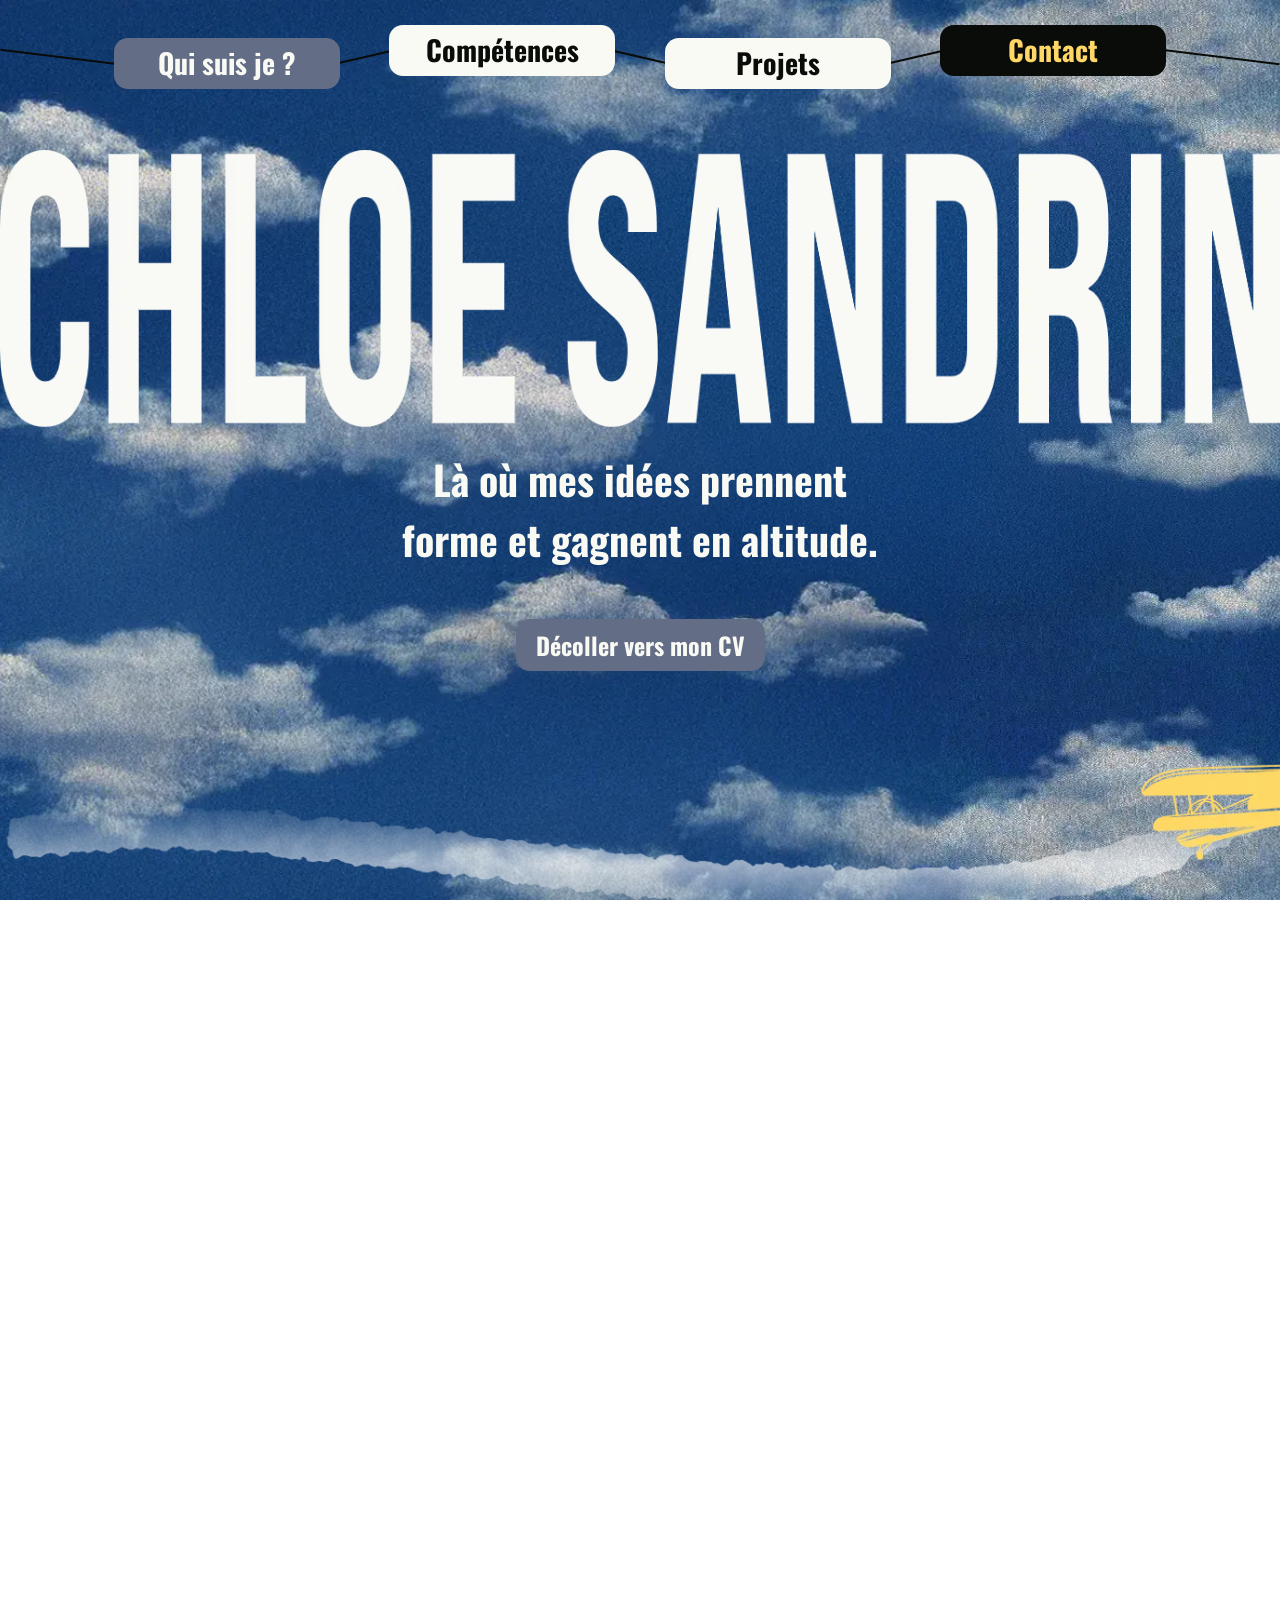
==== commit 003f31cc: "compress from svg to webp" ====
--- a/index.html
+++ b/index.html
@@ -3,20 +3,20 @@
 
 <head>
   <meta charset="UTF-8" />
-  <meta name="viewport" content="width=device-width, initial-scale=1.0">
-  <title>Porfolio Chloé Sandrin</title>
+  <meta name="viewport" content="width=device-width, initial-scale=1.0" />
+  <title>Projet - HyperPlanning</title>
   <link rel="stylesheet" href="style.css" />
   <link rel="icon" type="image/png" href="/iconOpengraph/favicon-96x96.webp" sizes="96x96" />
   <link rel="icon" type="image/svg+xml" href="/iconOpengraph/favicon.svg" />
   <link rel="shortcut icon" href="/iconOpengraph/favicon.ico" />
-  <link rel="apple-touch-icon" sizes="180x180" href="/iconOpengraph/apple-touch-icon.webp" />
+  <link rel="apple-touch-icon" sizes="180x180" href="/iconOpengraph/apple-touch-icon.png" />
   <link rel="manifest" href="/iconOpengraph/site.webmanifest" />
   <!-- Facebook Meta Tags -->
   <meta property="og:url" content="https://chloesandrin.fr/">
   <meta property="og:type" content="website">
   <meta property="og:title" content="Porfolio Chloé Sandrin">
   <meta property="og:description" content="">
-  <meta property="og:image" content="iconOpengraph/OpenGraph.webp">
+  <meta property="og:image" content="iconOpengraph/OpenGraph.png">
 
   <!-- Twitter Meta Tags -->
   <meta name="twitter:card" content="summary_large_image">
@@ -24,7 +24,7 @@
   <meta property="twitter:url" content="https://chloesandrin.fr/">
   <meta name="twitter:title" content="Porfolio Chloé Sandrin">
   <meta name="twitter:description" content="">
-  <meta name="twitter:image" content="iconOpengraph/OpenGraph.webp">
+  <meta name="twitter:image" content="iconOpengraph/OpenGraph.png">
 
 </head>
 
@@ -57,7 +57,7 @@
     <section class="hero" id="hero">
       <!-- mon nom -->
       <h1 class="titre">
-        <img class="desktop" src="assets/images/mon nom.svg" alt="Chloé Sandrin">
+        <img class="desktop" src="assets/images/mon nom.webp" alt="Chloé Sandrin">
         <img class="mobile"  src="assets/images/monNomMobile.webp" alt="Chloé Sandrin">
       </h1>
       <p class="fontGrandTexte">Là où mes idées prennent forme et gagnent en altitude.</p>
@@ -87,7 +87,7 @@
         <ul>
           <li id="illustrator"><img src="assets/images/Logo Illustrator.webp" alt="Logo illustrator"></li>
           <li id="figma"><img src="assets/images/Logo Figma.webp" alt="Logo Figma"></li>
-          <li id="photoshop"><img src="assets/images/Adobe_Photoshop_CC_icon.svg 3.webp" alt="Logo photoshop"></li>
+          <li id="photoshop"><img src="assets/images/Adobe_Photoshop_CC_icon.webp 3.webp" alt="Logo photoshop"></li>
           <li id="vscode"><img src="assets/images/Logo Vscode.webp" alt="Logo vscode"></li>
           <li id="indesign"><img src="assets/images/Logo Indesign.webp" alt="Logo indesign"></li>
         </ul>
@@ -105,7 +105,7 @@
           <p>• Adaptation des visuels pour différents supports</p>
           <p>• Respect de la cohérence graphique et de l’identité visuelle</p>
         </div>
-        <img src="assets/images/Pal/LogoPalRose.svg" alt="Logo Pal">
+        <img src="assets/images/Pal/LogoPalRose.webp" alt="Logo Pal">
       </div>
       <div id="figmaTableau" class="tableauboardFond fontTableauBordTexte">
         <div id="pMaquette">
@@ -132,10 +132,10 @@
         <p>Intégration & Front-end : réalisation d’interfaces web responsives en HTML, CSS et SCSS, avec l’ajout
           d’interactions simples en JavaScript pour enrichir l’expérience utilisateur.</p>
         <div id="devLogo">
-          <img src="assets/images/Logiciels  Code/HTML5_logo_and_wordmark.svg 1.webp" alt="Logo HTML" id="html">
-          <img src="assets/images/Logiciels  Code/CSS3_logo_and_wordmark.svg 1.webp" alt="Logo CSS" id="css">
+          <img src="assets/images/Logiciels  Code/HTML5_logo_and_wordmark.webp 1.webp" alt="Logo HTML" id="html">
+          <img src="assets/images/Logiciels  Code/CSS3_logo_and_wordmark.webp 1.webp" alt="Logo CSS" id="css">
           <img src="assets/images/Logiciels  Code/JavaScript-Logo 1.webp" alt=" Logo JavaScript" id="js">
-          <img src="assets/images/Logiciels  Code/Sass_Logo_Color.svg 1.webp" alt="Logo Sass" id="sass">
+          <img src="assets/images/Logiciels  Code/Sass_Logo_Color.webp 1.webp" alt="Logo Sass" id="sass">
         </div>
       </div>
       <div id="indesignTableau" class="tableauboardFond fontTableauBordTexte">
